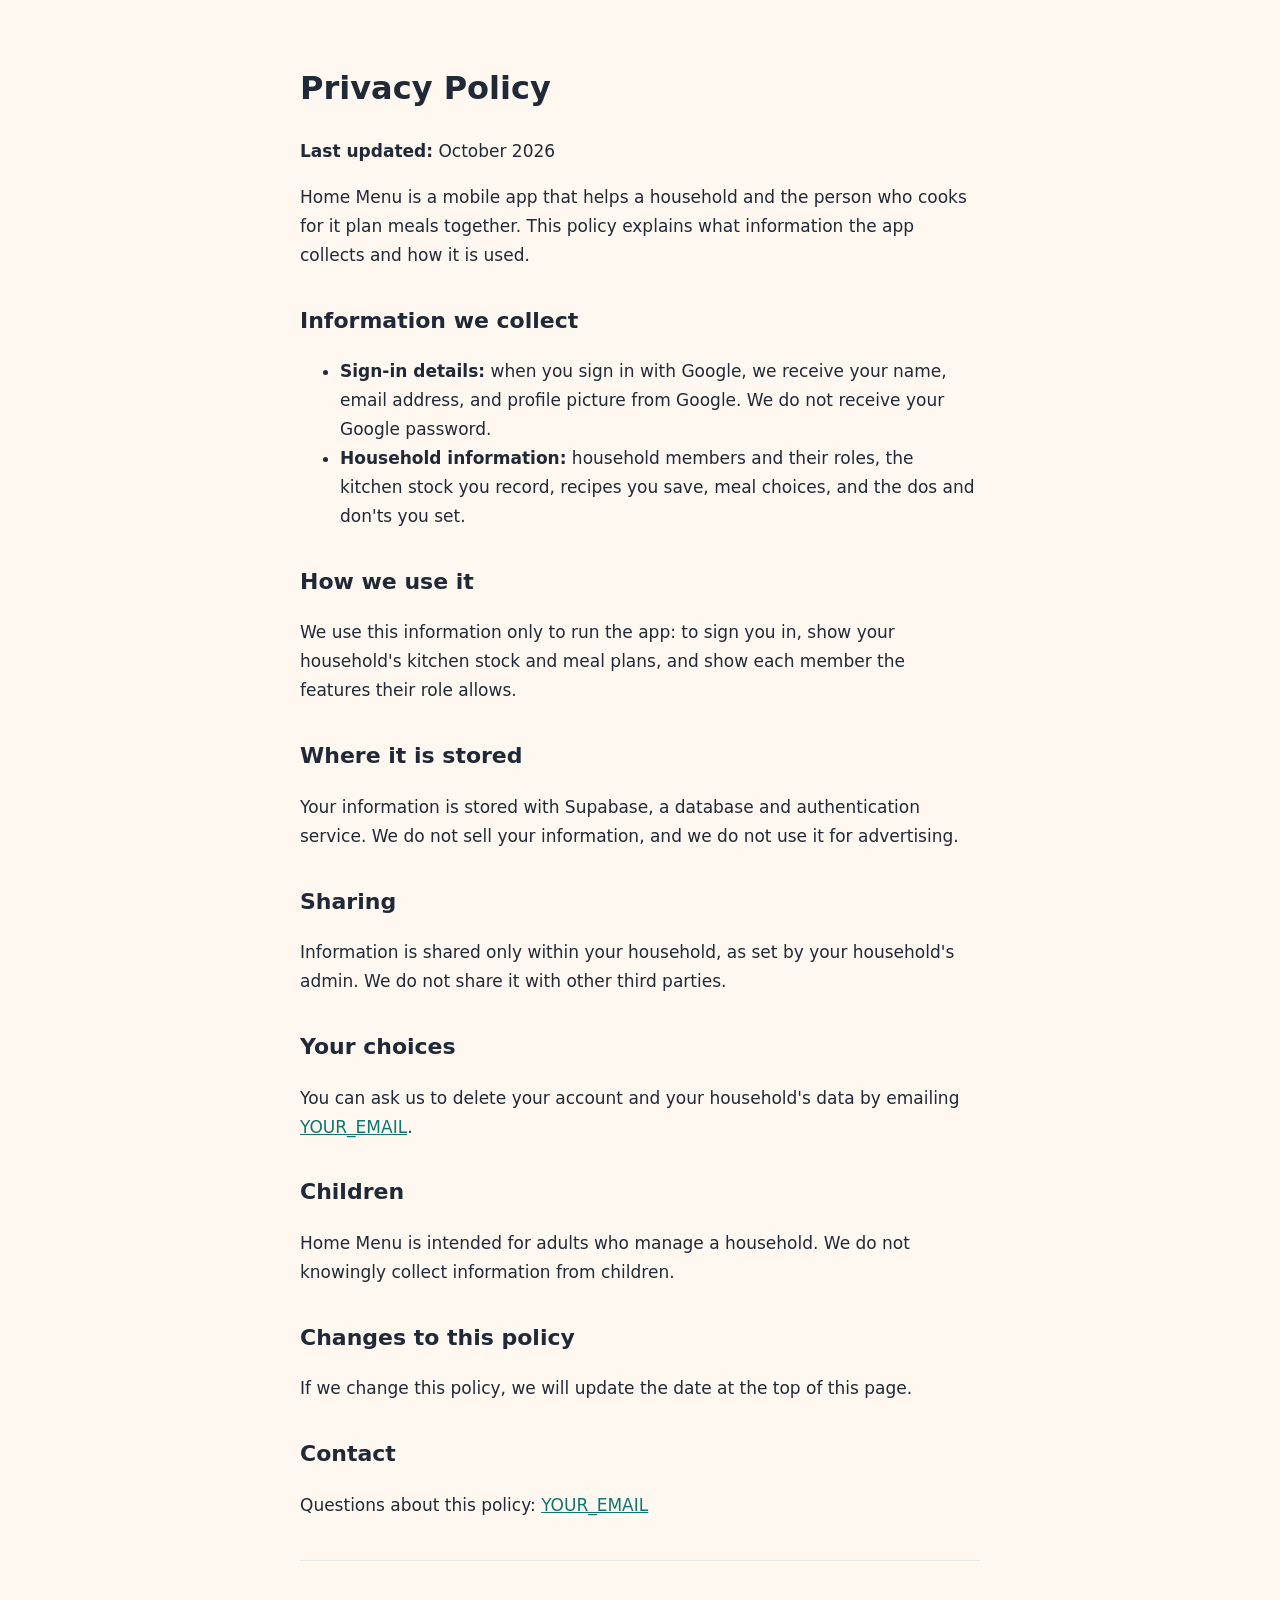
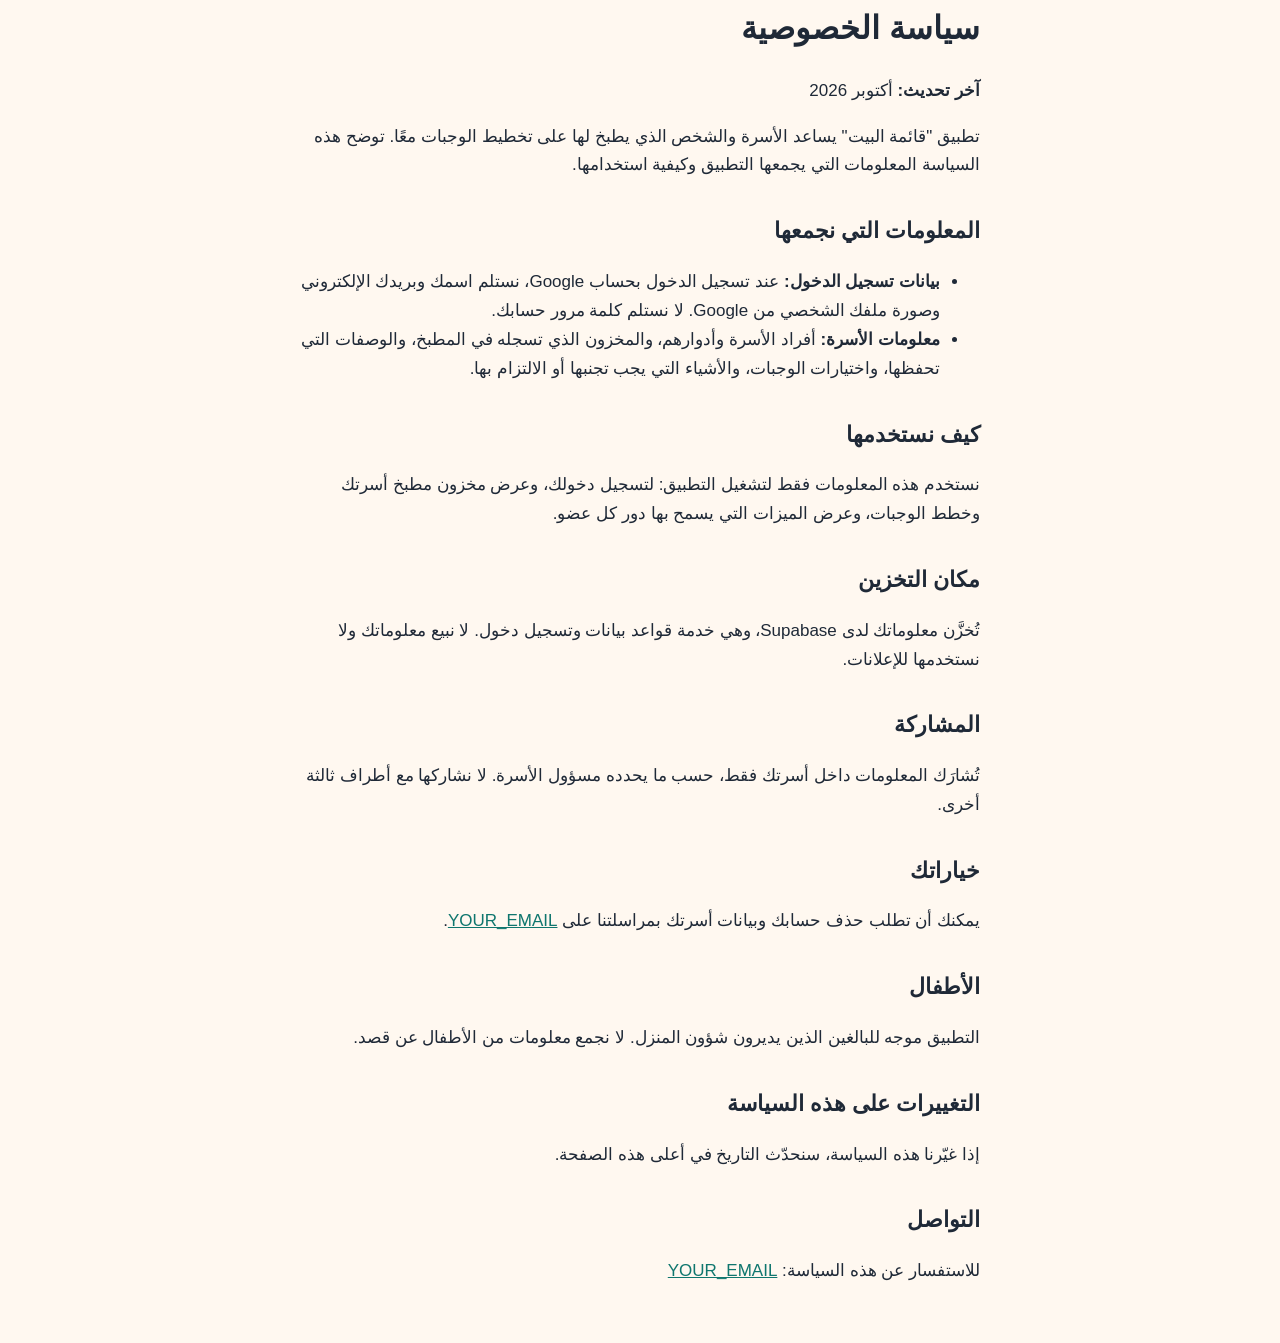
==== privacy.html @ 12f42c21 "Add files via upload" ====
<!doctype html>
<html lang="en">
<head>
<meta charset="utf-8">
<meta name="viewport" content="width=device-width, initial-scale=1">
<title>Privacy Policy · Home Menu</title>
<style>
  body { margin: 0; font-family: system-ui, -apple-system, 'Segoe UI', sans-serif; background: #FFF8F0; color: #1F2937; line-height: 1.7; }
  main { max-width: 680px; margin: 0 auto; padding: 40px 20px; }
  h1 { font-size: 32px; }
  h2 { font-size: 22px; margin-top: 32px; }
  p, li { font-size: 17px; }
  .ar { direction: rtl; text-align: right; font-family: 'Segoe UI', Tahoma, 'Noto Naskh Arabic', sans-serif; }
  hr { border: none; border-top: 1px solid #E5E7EB; margin: 40px 0; }
  a { color: #0F766E; }
</style>
</head>
<body>
<main>

<h1>Privacy Policy</h1>
<p><strong>Last updated:</strong> October 2026</p>

<p>Home Menu is a mobile app that helps a household and the person who cooks for it plan meals together. This policy explains what information the app collects and how it is used.</p>

<h2>Information we collect</h2>
<ul>
  <li><strong>Sign-in details:</strong> when you sign in with Google, we receive your name, email address, and profile picture from Google. We do not receive your Google password.</li>
  <li><strong>Household information:</strong> household members and their roles, the kitchen stock you record, recipes you save, meal choices, and the dos and don'ts you set.</li>
</ul>

<h2>How we use it</h2>
<p>We use this information only to run the app: to sign you in, show your household's kitchen stock and meal plans, and show each member the features their role allows.</p>

<h2>Where it is stored</h2>
<p>Your information is stored with Supabase, a database and authentication service. We do not sell your information, and we do not use it for advertising.</p>

<h2>Sharing</h2>
<p>Information is shared only within your household, as set by your household's admin. We do not share it with other third parties.</p>

<h2>Your choices</h2>
<p>You can ask us to delete your account and your household's data by emailing <a href="mailto:YOUR_EMAIL">YOUR_EMAIL</a>.</p>

<h2>Children</h2>
<p>Home Menu is intended for adults who manage a household. We do not knowingly collect information from children.</p>

<h2>Changes to this policy</h2>
<p>If we change this policy, we will update the date at the top of this page.</p>

<h2>Contact</h2>
<p>Questions about this policy: <a href="mailto:YOUR_EMAIL">YOUR_EMAIL</a></p>

<hr>

<div class="ar">
<h1>سياسة الخصوصية</h1>
<p><strong>آخر تحديث:</strong> أكتوبر 2026</p>

<p>تطبيق "قائمة البيت" يساعد الأسرة والشخص الذي يطبخ لها على تخطيط الوجبات معًا. توضح هذه السياسة المعلومات التي يجمعها التطبيق وكيفية استخدامها.</p>

<h2>المعلومات التي نجمعها</h2>
<ul>
  <li><strong>بيانات تسجيل الدخول:</strong> عند تسجيل الدخول بحساب Google، نستلم اسمك وبريدك الإلكتروني وصورة ملفك الشخصي من Google. لا نستلم كلمة مرور حسابك.</li>
  <li><strong>معلومات الأسرة:</strong> أفراد الأسرة وأدوارهم، والمخزون الذي تسجله في المطبخ، والوصفات التي تحفظها، واختيارات الوجبات، والأشياء التي يجب تجنبها أو الالتزام بها.</li>
</ul>

<h2>كيف نستخدمها</h2>
<p>نستخدم هذه المعلومات فقط لتشغيل التطبيق: لتسجيل دخولك، وعرض مخزون مطبخ أسرتك وخطط الوجبات، وعرض الميزات التي يسمح بها دور كل عضو.</p>

<h2>مكان التخزين</h2>
<p>تُخزَّن معلوماتك لدى Supabase، وهي خدمة قواعد بيانات وتسجيل دخول. لا نبيع معلوماتك ولا نستخدمها للإعلانات.</p>

<h2>المشاركة</h2>
<p>تُشارَك المعلومات داخل أسرتك فقط، حسب ما يحدده مسؤول الأسرة. لا نشاركها مع أطراف ثالثة أخرى.</p>

<h2>خياراتك</h2>
<p>يمكنك أن تطلب حذف حسابك وبيانات أسرتك بمراسلتنا على <a href="mailto:YOUR_EMAIL">YOUR_EMAIL</a>.</p>

<h2>الأطفال</h2>
<p>التطبيق موجه للبالغين الذين يديرون شؤون المنزل. لا نجمع معلومات من الأطفال عن قصد.</p>

<h2>التغييرات على هذه السياسة</h2>
<p>إذا غيّرنا هذه السياسة، سنحدّث التاريخ في أعلى هذه الصفحة.</p>

<h2>التواصل</h2>
<p>للاستفسار عن هذه السياسة: <a href="mailto:YOUR_EMAIL">YOUR_EMAIL</a></p>
</div>

</main>
</body>
</html>
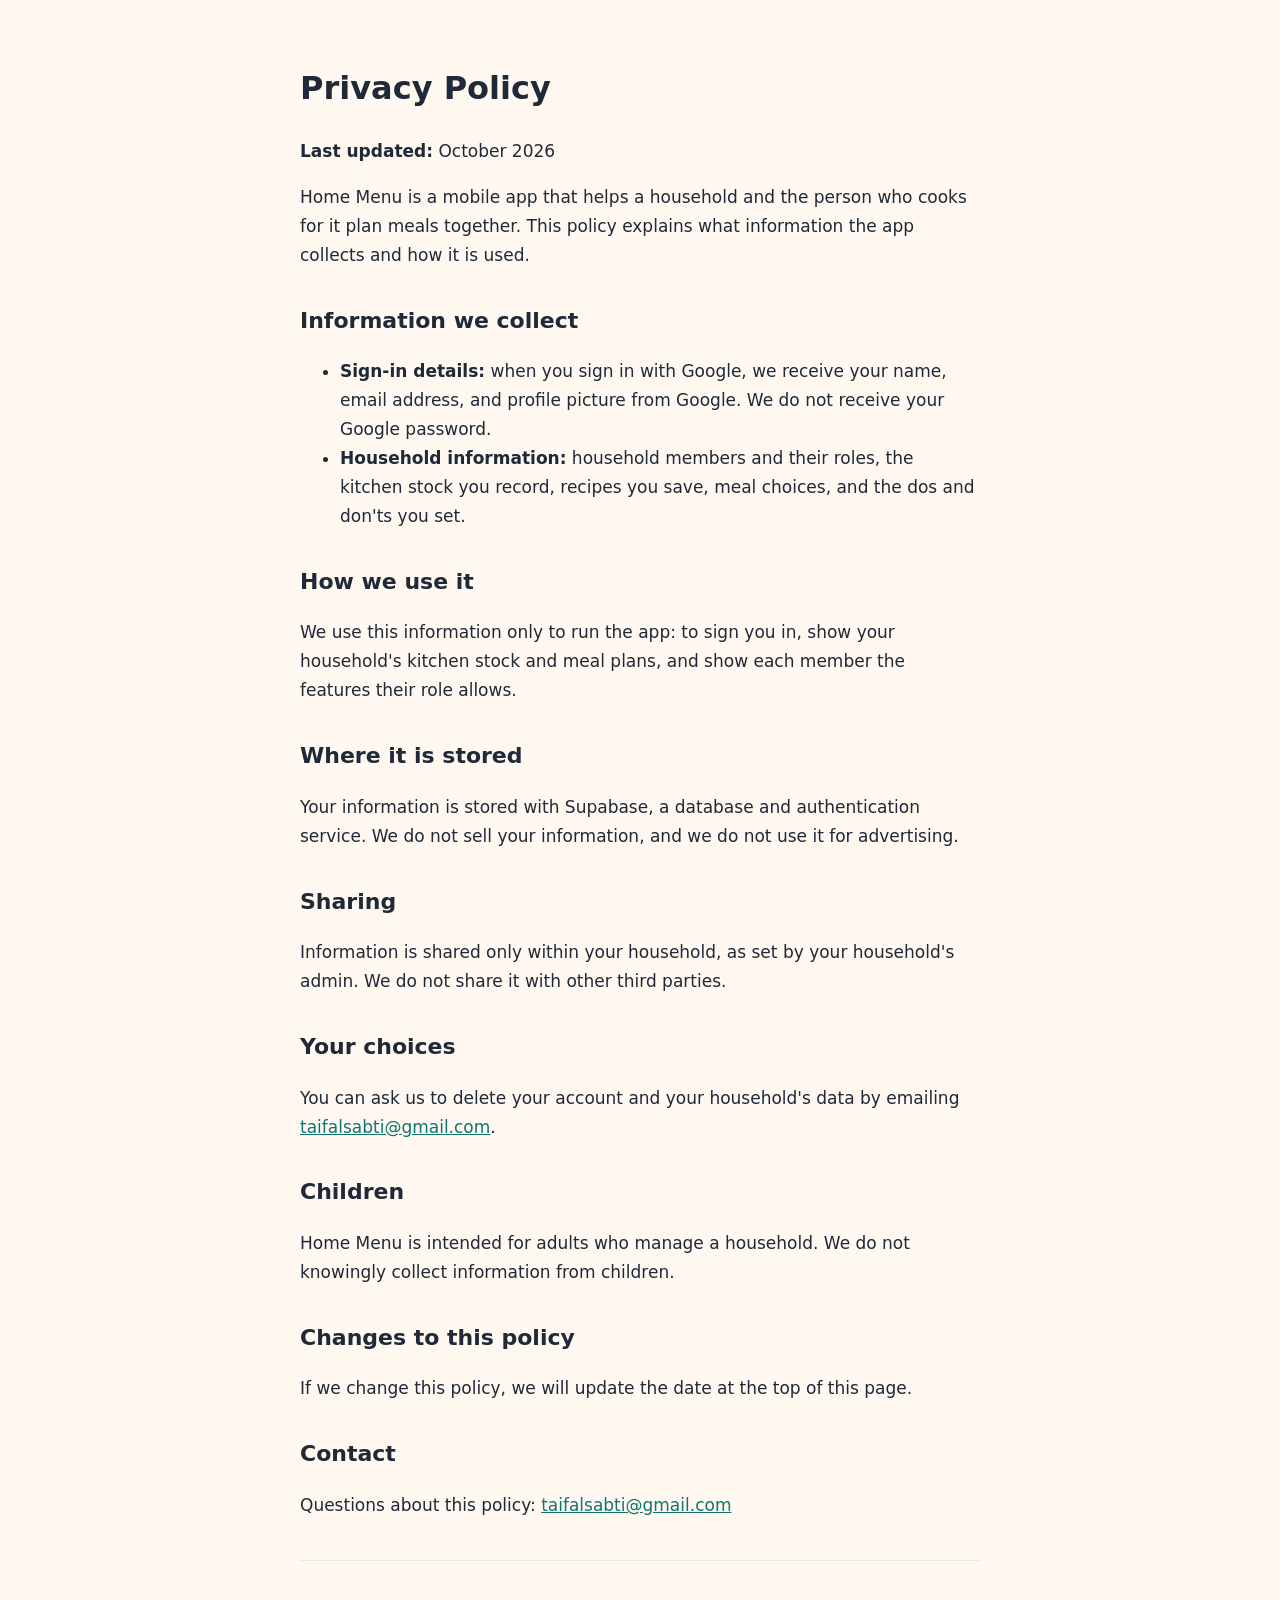
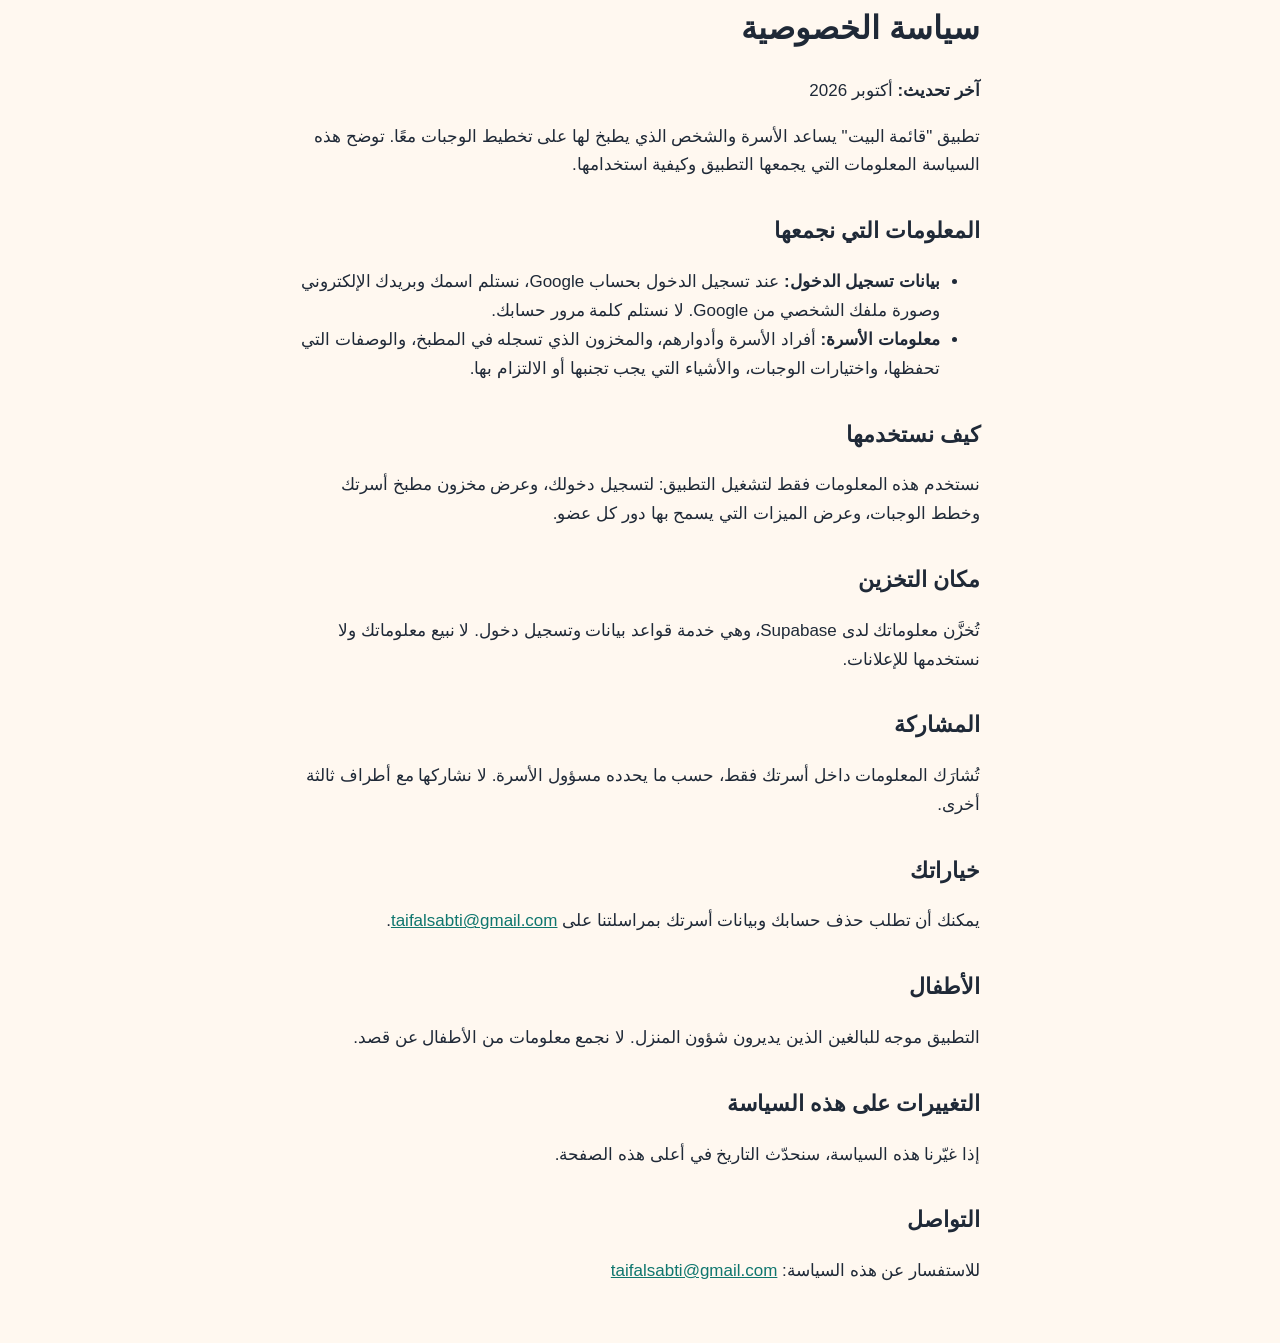
==== commit 7a72427e: "Add files via upload" ====
--- a/privacy.html
+++ b/privacy.html
@@ -39,7 +39,7 @@
 <p>Information is shared only within your household, as set by your household's admin. We do not share it with other third parties.</p>
 
 <h2>Your choices</h2>
-<p>You can ask us to delete your account and your household's data by emailing <a href="mailto:YOUR_EMAIL">YOUR_EMAIL</a>.</p>
+<p>You can ask us to delete your account and your household's data by emailing <a href="mailto:taifalsabti@gmail.com">taifalsabti@gmail.com</a>.</p>
 
 <h2>Children</h2>
 <p>Home Menu is intended for adults who manage a household. We do not knowingly collect information from children.</p>
@@ -48,7 +48,7 @@
 <p>If we change this policy, we will update the date at the top of this page.</p>
 
 <h2>Contact</h2>
-<p>Questions about this policy: <a href="mailto:YOUR_EMAIL">YOUR_EMAIL</a></p>
+<p>Questions about this policy: <a href="mailto:taifalsabti@gmail.com">taifalsabti@gmail.com</a></p>
 
 <hr>
 
@@ -74,7 +74,7 @@
 <p>تُشارَك المعلومات داخل أسرتك فقط، حسب ما يحدده مسؤول الأسرة. لا نشاركها مع أطراف ثالثة أخرى.</p>
 
 <h2>خياراتك</h2>
-<p>يمكنك أن تطلب حذف حسابك وبيانات أسرتك بمراسلتنا على <a href="mailto:YOUR_EMAIL">YOUR_EMAIL</a>.</p>
+<p>يمكنك أن تطلب حذف حسابك وبيانات أسرتك بمراسلتنا على <a href="mailto:taifalsabti@gmail.com">taifalsabti@gmail.com</a>.</p>
 
 <h2>الأطفال</h2>
 <p>التطبيق موجه للبالغين الذين يديرون شؤون المنزل. لا نجمع معلومات من الأطفال عن قصد.</p>
@@ -83,7 +83,7 @@
 <p>إذا غيّرنا هذه السياسة، سنحدّث التاريخ في أعلى هذه الصفحة.</p>
 
 <h2>التواصل</h2>
-<p>للاستفسار عن هذه السياسة: <a href="mailto:YOUR_EMAIL">YOUR_EMAIL</a></p>
+<p>للاستفسار عن هذه السياسة: <a href="mailto:taifalsabti@gmail.com">taifalsabti@gmail.com</a></p>
 </div>
 
 </main>
